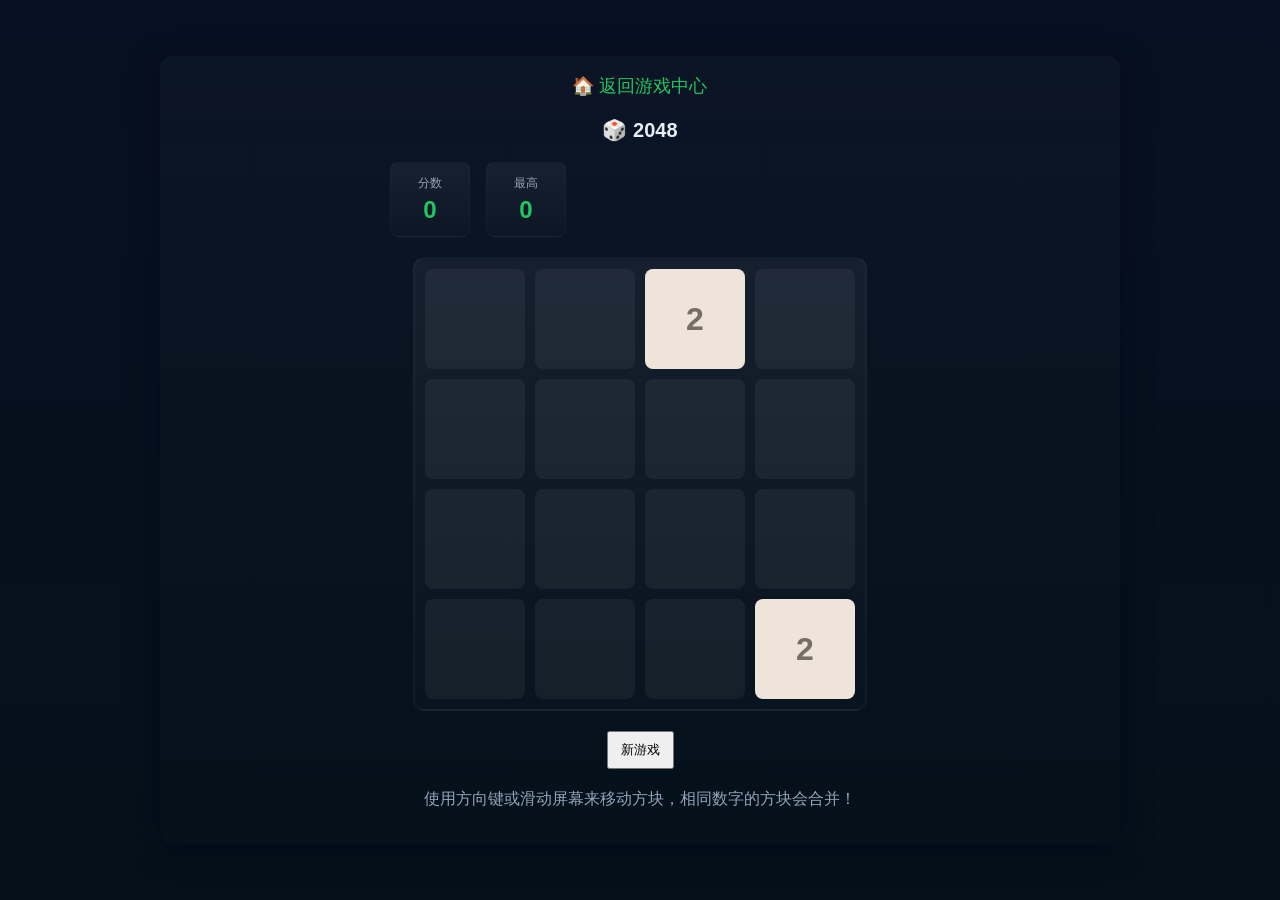
==== 2048.html @ c0b14e69 "Convert tic-tac-toe to Gomoku and add 2048 game Co-authored-by: shengfen132 <253146597+shengfen132@u" ====
<!doctype html>
<html lang="zh-CN">
<head>
  <meta charset="utf-8" />
  <meta name="viewport" content="width=device-width,initial-scale=1" />
  <title>2048 - 游戏中心</title>
  <link rel="stylesheet" href="style.css" />
  <style>
    .game-2048-container {
      max-width: 500px;
      margin: 0 auto;
      text-align: center;
    }
    .game-2048-header {
      display: flex;
      justify-content: space-between;
      align-items: center;
      margin: 20px 0;
    }
    .score-container {
      display: flex;
      gap: 16px;
    }
    .score-box {
      background: linear-gradient(180deg, rgba(255,255,255,0.05), rgba(255,255,255,0.01));
      border: 1px solid var(--glass);
      border-radius: 8px;
      padding: 12px 20px;
      min-width: 80px;
    }
    .score-label {
      font-size: 12px;
      color: var(--muted);
      margin-bottom: 4px;
    }
    .score-value {
      font-size: 24px;
      font-weight: 700;
      color: #22c55e;
    }
    .grid-container {
      background: linear-gradient(180deg, rgba(255,255,255,0.05), rgba(255,255,255,0.01));
      border: 2px solid var(--glass);
      border-radius: 12px;
      padding: 10px;
      margin: 20px auto;
      width: fit-content;
    }
    .grid {
      display: grid;
      grid-template-columns: repeat(4, 100px);
      grid-template-rows: repeat(4, 100px);
      gap: 10px;
      position: relative;
    }
    .cell {
      background: rgba(255, 255, 255, 0.05);
      border-radius: 8px;
    }
    .tile {
      position: absolute;
      display: flex;
      align-items: center;
      justify-content: center;
      font-size: 32px;
      font-weight: 700;
      border-radius: 8px;
      transition: all 0.15s ease-in-out;
      width: 100px;
      height: 100px;
    }
    .tile-2 { background: #eee4da; color: #776e65; }
    .tile-4 { background: #ede0c8; color: #776e65; }
    .tile-8 { background: #f2b179; color: #f9f6f2; }
    .tile-16 { background: #f59563; color: #f9f6f2; }
    .tile-32 { background: #f67c5f; color: #f9f6f2; }
    .tile-64 { background: #f65e3b; color: #f9f6f2; }
    .tile-128 { background: #edcf72; color: #f9f6f2; font-size: 28px; }
    .tile-256 { background: #edcc61; color: #f9f6f2; font-size: 28px; }
    .tile-512 { background: #edc850; color: #f9f6f2; font-size: 28px; }
    .tile-1024 { background: #edc53f; color: #f9f6f2; font-size: 24px; }
    .tile-2048 { background: #edc22e; color: #f9f6f2; font-size: 24px; }
    .tile-4096 { background: #3c3a32; color: #f9f6f2; font-size: 20px; }
    .tile-8192 { background: #3c3a32; color: #f9f6f2; font-size: 20px; }
    .tile-new {
      animation: appear 0.2s ease;
    }
    @keyframes appear {
      0% { transform: scale(0); }
      100% { transform: scale(1); }
    }
    .controls {
      display: flex;
      gap: 12px;
      justify-content: center;
      margin: 20px 0;
    }
    .back-link {
      display: inline-block;
      margin-bottom: 20px;
      color: var(--accent);
      text-decoration: none;
      font-size: 18px;
    }
    .back-link:hover {
      text-decoration: underline;
    }
    .game-over-overlay {
      position: absolute;
      top: 0;
      left: 0;
      right: 0;
      bottom: 0;
      background: rgba(238, 228, 218, 0.5);
      display: flex;
      flex-direction: column;
      align-items: center;
      justify-content: center;
      border-radius: 8px;
      opacity: 0;
      pointer-events: none;
      transition: opacity 0.3s;
    }
    .game-over-overlay.show {
      opacity: 1;
      pointer-events: auto;
    }
    .game-over-message {
      font-size: 48px;
      font-weight: 700;
      color: #776e65;
      margin-bottom: 20px;
    }
    @media (max-width: 520px) {
      .grid {
        grid-template-columns: repeat(4, 70px);
        grid-template-rows: repeat(4, 70px);
      }
      .tile {
        width: 70px;
        height: 70px;
        font-size: 24px;
      }
      .tile-128, .tile-256, .tile-512 { font-size: 20px; }
      .tile-1024, .tile-2048 { font-size: 18px; }
      .tile-4096, .tile-8192 { font-size: 16px; }
    }
  </style>
</head>
<body>
  <main class="container">
    <div class="game-2048-container">
      <a href="index.html" class="back-link">🏠 返回游戏中心</a>
      <h1>🎲 2048</h1>
      
      <div class="game-2048-header">
        <div class="score-container">
          <div class="score-box">
            <div class="score-label">分数</div>
            <div class="score-value" id="score">0</div>
          </div>
          <div class="score-box">
            <div class="score-label">最高</div>
            <div class="score-value" id="bestScore">0</div>
          </div>
        </div>
      </div>
      
      <div class="grid-container">
        <div class="grid" id="grid">
          <div class="cell"></div>
          <div class="cell"></div>
          <div class="cell"></div>
          <div class="cell"></div>
          <div class="cell"></div>
          <div class="cell"></div>
          <div class="cell"></div>
          <div class="cell"></div>
          <div class="cell"></div>
          <div class="cell"></div>
          <div class="cell"></div>
          <div class="cell"></div>
          <div class="cell"></div>
          <div class="cell"></div>
          <div class="cell"></div>
          <div class="cell"></div>
          <div class="game-over-overlay" id="gameOverOverlay">
            <div class="game-over-message">游戏结束</div>
          </div>
        </div>
      </div>
      
      <div class="controls">
        <button id="newGameBtn">新游戏</button>
      </div>
      
      <p class="hint">使用方向键或滑动屏幕来移动方块，相同数字的方块会合并！</p>
    </div>
  </main>
  
  <script>
    class Game2048 {
      constructor() {
        this.size = 4;
        this.grid = [];
        this.score = 0;
        this.bestScore = parseInt(localStorage.getItem('2048-best') || '0');
        this.gameOver = false;
        
        this.gridElement = document.getElementById('grid');
        this.scoreElement = document.getElementById('score');
        this.bestScoreElement = document.getElementById('bestScore');
        this.gameOverOverlay = document.getElementById('gameOverOverlay');
        
        this.init();
        this.setupInput();
      }
      
      init() {
        this.grid = Array(this.size).fill(null).map(() => Array(this.size).fill(0));
        this.score = 0;
        this.gameOver = false;
        this.addNewTile();
        this.addNewTile();
        this.render();
        this.updateScore();
      }
      
      addNewTile() {
        const emptyCells = [];
        for (let r = 0; r < this.size; r++) {
          for (let c = 0; c < this.size; c++) {
            if (this.grid[r][c] === 0) {
              emptyCells.push({ r, c });
            }
          }
        }
        
        if (emptyCells.length > 0) {
          const { r, c } = emptyCells[Math.floor(Math.random() * emptyCells.length)];
          this.grid[r][c] = Math.random() < 0.9 ? 2 : 4;
          return true;
        }
        return false;
      }
      
      move(direction) {
        if (this.gameOver) return;
        
        let moved = false;
        const oldGrid = this.grid.map(row => [...row]);
        
        if (direction === 'left') {
          moved = this.moveLeft();
        } else if (direction === 'right') {
          moved = this.moveRight();
        } else if (direction === 'up') {
          moved = this.moveUp();
        } else if (direction === 'down') {
          moved = this.moveDown();
        }
        
        if (moved) {
          this.addNewTile();
          this.render();
          this.updateScore();
          
          if (this.isGameOver()) {
            this.gameOver = true;
            this.gameOverOverlay.classList.add('show');
          }
        }
      }
      
      moveLeft() {
        let moved = false;
        for (let r = 0; r < this.size; r++) {
          const row = this.grid[r].filter(val => val !== 0);
          const newRow = [];
          
          for (let i = 0; i < row.length; i++) {
            if (i < row.length - 1 && row[i] === row[i + 1]) {
              newRow.push(row[i] * 2);
              this.score += row[i] * 2;
              i++;
            } else {
              newRow.push(row[i]);
            }
          }
          
          while (newRow.length < this.size) {
            newRow.push(0);
          }
          
          for (let c = 0; c < this.size; c++) {
            if (this.grid[r][c] !== newRow[c]) {
              moved = true;
            }
            this.grid[r][c] = newRow[c];
          }
        }
        return moved;
      }
      
      moveRight() {
        let moved = false;
        for (let r = 0; r < this.size; r++) {
          const row = this.grid[r].filter(val => val !== 0);
          const newRow = [];
          
          for (let i = row.length - 1; i >= 0; i--) {
            if (i > 0 && row[i] === row[i - 1]) {
              newRow.unshift(row[i] * 2);
              this.score += row[i] * 2;
              i--;
            } else {
              newRow.unshift(row[i]);
            }
          }
          
          while (newRow.length < this.size) {
            newRow.unshift(0);
          }
          
          for (let c = 0; c < this.size; c++) {
            if (this.grid[r][c] !== newRow[c]) {
              moved = true;
            }
            this.grid[r][c] = newRow[c];
          }
        }
        return moved;
      }
      
      moveUp() {
        let moved = false;
        for (let c = 0; c < this.size; c++) {
          const col = [];
          for (let r = 0; r < this.size; r++) {
            if (this.grid[r][c] !== 0) {
              col.push(this.grid[r][c]);
            }
          }
          
          const newCol = [];
          for (let i = 0; i < col.length; i++) {
            if (i < col.length - 1 && col[i] === col[i + 1]) {
              newCol.push(col[i] * 2);
              this.score += col[i] * 2;
              i++;
            } else {
              newCol.push(col[i]);
            }
          }
          
          while (newCol.length < this.size) {
            newCol.push(0);
          }
          
          for (let r = 0; r < this.size; r++) {
            if (this.grid[r][c] !== newCol[r]) {
              moved = true;
            }
            this.grid[r][c] = newCol[r];
          }
        }
        return moved;
      }
      
      moveDown() {
        let moved = false;
        for (let c = 0; c < this.size; c++) {
          const col = [];
          for (let r = 0; r < this.size; r++) {
            if (this.grid[r][c] !== 0) {
              col.push(this.grid[r][c]);
            }
          }
          
          const newCol = [];
          for (let i = col.length - 1; i >= 0; i--) {
            if (i > 0 && col[i] === col[i - 1]) {
              newCol.unshift(col[i] * 2);
              this.score += col[i] * 2;
              i--;
            } else {
              newCol.unshift(col[i]);
            }
          }
          
          while (newCol.length < this.size) {
            newCol.unshift(0);
          }
          
          for (let r = 0; r < this.size; r++) {
            if (this.grid[r][c] !== newCol[r]) {
              moved = true;
            }
            this.grid[r][c] = newCol[r];
          }
        }
        return moved;
      }
      
      isGameOver() {
        // Check if there are any empty cells
        for (let r = 0; r < this.size; r++) {
          for (let c = 0; c < this.size; c++) {
            if (this.grid[r][c] === 0) return false;
          }
        }
        
        // Check if any adjacent cells can be merged
        for (let r = 0; r < this.size; r++) {
          for (let c = 0; c < this.size; c++) {
            const current = this.grid[r][c];
            if ((r < this.size - 1 && this.grid[r + 1][c] === current) ||
                (c < this.size - 1 && this.grid[r][c + 1] === current)) {
              return false;
            }
          }
        }
        
        return true;
      }
      
      render() {
        // Remove old tiles
        const oldTiles = this.gridElement.querySelectorAll('.tile');
        oldTiles.forEach(tile => tile.remove());
        
        // Add new tiles
        for (let r = 0; r < this.size; r++) {
          for (let c = 0; c < this.size; c++) {
            const value = this.grid[r][c];
            if (value !== 0) {
              const tile = document.createElement('div');
              tile.className = `tile tile-${value}`;
              tile.textContent = value;
              tile.style.transform = `translate(${c * 110}px, ${r * 110}px)`;
              this.gridElement.appendChild(tile);
            }
          }
        }
      }
      
      updateScore() {
        this.scoreElement.textContent = this.score;
        if (this.score > this.bestScore) {
          this.bestScore = this.score;
          localStorage.setItem('2048-best', this.bestScore);
        }
        this.bestScoreElement.textContent = this.bestScore;
      }
      
      setupInput() {
        // Keyboard controls
        document.addEventListener('keydown', (e) => {
          if (e.key === 'ArrowLeft') {
            e.preventDefault();
            this.move('left');
          } else if (e.key === 'ArrowRight') {
            e.preventDefault();
            this.move('right');
          } else if (e.key === 'ArrowUp') {
            e.preventDefault();
            this.move('up');
          } else if (e.key === 'ArrowDown') {
            e.preventDefault();
            this.move('down');
          }
        });
        
        // Touch controls
        let touchStartX = 0;
        let touchStartY = 0;
        
        this.gridElement.addEventListener('touchstart', (e) => {
          touchStartX = e.touches[0].clientX;
          touchStartY = e.touches[0].clientY;
        });
        
        this.gridElement.addEventListener('touchend', (e) => {
          const touchEndX = e.changedTouches[0].clientX;
          const touchEndY = e.changedTouches[0].clientY;
          
          const dx = touchEndX - touchStartX;
          const dy = touchEndY - touchStartY;
          
          if (Math.abs(dx) > Math.abs(dy)) {
            // Horizontal swipe
            if (dx > 30) {
              this.move('right');
            } else if (dx < -30) {
              this.move('left');
            }
          } else {
            // Vertical swipe
            if (dy > 30) {
              this.move('down');
            } else if (dy < -30) {
              this.move('up');
            }
          }
        });
      }
      
      reset() {
        this.gameOverOverlay.classList.remove('show');
        this.init();
      }
    }
    
    const game = new Game2048();
    
    document.getElementById('newGameBtn').addEventListener('click', () => {
      game.reset();
    });
  </script>
</body>
</html>
---- style.css ----
:root{
  --bg:#071025;
  --panel:#0b1220;
  --accent:#22c55e;
  --muted:#94a3b8;
  --glass: rgba(255,255,255,0.03);
}
*{box-sizing:border-box}
body{
  margin:0;
  font-family:Inter,Segoe UI,Arial,Helvetica,sans-serif;
  background:linear-gradient(180deg,#071022 0%, #04111a 100%);
  color:#e6eef6;
  min-height:100vh;
  display:flex;
  align-items:center;
  justify-content:center;
  padding:20px;
}
.container{
  width:100%;
  max-width:960px;
  background:linear-gradient(180deg, rgba(255,255,255,0.02), transparent);
  border-radius:12px;
  padding:18px;
  box-shadow: 0 8px 30px rgba(2,6,23,0.6);
}
.topbar{
  display:flex;
  align-items:center;
  justify-content:space-between;
  gap:12px;
  flex-wrap:wrap;
}
h1{margin:0 0 8px 0; font-size:20px}
.top-actions{display:flex; gap:12px; align-items:center; flex-wrap:wrap}
.score{font-weight:700}
.level{font-weight:700; color:#22c55e}
.controls{
  display:flex;
  justify-content:space-between;
  align-items:center;
  gap:12px;
  margin:12px 0;
  flex-wrap:wrap;
}
.controls button{padding:8px 12px}
.left-controls, .right-controls{display:flex; gap:8px; align-items:center}
.right-controls label{display:flex; align-items:center; gap:6px; color:var(--muted)}
.small{padding:6px 8px; font-size:13px}

.game-area{
  display:flex;
  gap:12px;
  align-items:flex-start;
  position:relative;
}
canvas{
  width:600px;
  max-width:60vw;
  height:auto;
  background:#021119;
  display:block;
  border-radius:8px;
  border:1px solid var(--glass);
}
.leaderboard{
  width:220px;
  background:linear-gradient(180deg, rgba(255,255,255,0.01), transparent);
  border-radius:8px;
  padding:10px;
  border:1px solid var(--glass);
  color:var(--muted);
}
.leaderboard h2{margin:0 0 8px 0; font-size:16px; color:var(--text)}
.leaderboard ol{padding-left:18px; margin:0 0 8px 0}
.hint{color:var(--muted); margin-top:10px}

/* 道具说明 */
.prop-legend, .level-legend{
  margin-top:12px;
  padding:10px;
  background:rgba(255,255,255,0.02);
  border-radius:8px;
  border:1px solid var(--glass);
  color:var(--muted);
}
.prop-legend summary, .level-legend summary{
  cursor:pointer;
  font-weight:600;
  padding:4px;
  user-select:none;
}
.prop-legend summary:hover, .level-legend summary:hover{
  color:var(--accent);
}
.prop-legend ul, .level-legend ul{
  margin:8px 0 0 0;
  padding-left:20px;
}
.prop-legend li, .level-legend li{
  margin:4px 0;
  font-size:14px;
}

/* 道具颜色 */
.prop-speed{color:#fbbf24}
.prop-slow{color:#3b82f6}
.prop-double{color:#8b5cf6}
.prop-invincible{color:#ec4899}
.prop-shrink{color:#10b981}

/* 关卡说明注释 */
.level-note{
  margin-top:8px;
  font-size:13px;
  color:#94a3b8;
}

/* 虚拟 D-pad（移动端） */
.dpad{
  position:absolute;
  left:12px;
  bottom:12px;
  width:140px;
  height:140px;
  display:grid;
  grid-template-rows:40px 60px 40px;
  grid-template-columns:40px 60px 40px;
  gap:6px;
  pointer-events:none; /* 默认不可点（在移动端检测到触摸时启用） */
}
.dpad-btn{
  pointer-events:auto;
  background:rgba(255,255,255,0.03);
  color:var(--text);
  border-radius:8px;
  border:1px solid rgba(255,255,255,0.04);
  font-size:18px;
  display:flex;
  align-items:center;
  justify-content:center;
  user-select:none;
  touch-action:none;
}
.dpad .up{grid-column:2; grid-row:1}
.dpad .left{grid-column:1; grid-row:2}
.dpad .down{grid-column:2; grid-row:2}
.dpad .right{grid-column:3; grid-row:2}

/* Modal */
.modal{
  position:fixed;
  inset:0;
  display:flex;
  align-items:center;
  justify-content:center;
  background:rgba(0,0,0,0.45);
  visibility:hidden;
  opacity:0;
  transition:opacity .15s;
}
.modal[aria-hidden="false"]{
  visibility:visible;
  opacity:1;
}
.modal-content{
  background:var(--panel);
  padding:16px;
  border-radius:10px;
  min-width:280px;
  color:var(--text);
}
.modal-content label{display:block; margin-top:8px}
.modal-actions{display:flex; gap:8px; justify-content:flex-end; margin-top:12px}

/* 适配小屏幕 */
@media (max-width:820px){
  .game-area{flex-direction:column; align-items:center}
  .leaderboard{width:100%; max-width:360px}
  .dpad{left:50%; transform:translateX(-50%); bottom:12px}
}
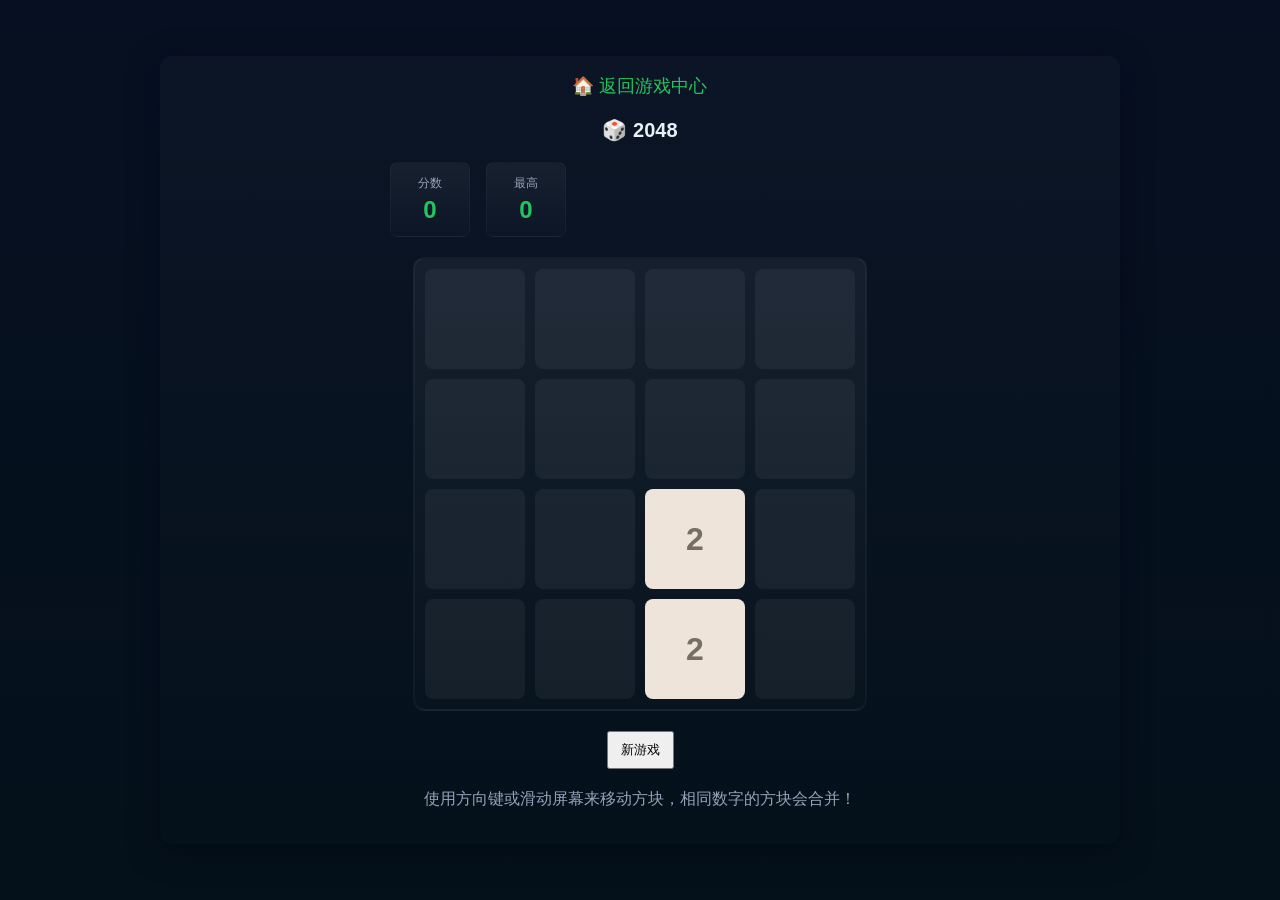
==== commit a5c31154: "Refactor 2048 game to use constants instead of magic numbers Co-authored-by: shengfen132 <253146597+" ====
--- a/2048.html
+++ b/2048.html
@@ -207,6 +207,12 @@
         this.bestScore = parseInt(localStorage.getItem('2048-best') || '0');
         this.gameOver = false;
         
+        // Constants for layout and controls
+        this.CELL_SIZE = 100; // Cell size in pixels
+        this.CELL_GAP = 10; // Gap between cells in pixels
+        this.CELL_WITH_GAP = this.CELL_SIZE + this.CELL_GAP;
+        this.SWIPE_THRESHOLD = 30; // Minimum pixels for swipe detection
+        
         this.gridElement = document.getElementById('grid');
         this.scoreElement = document.getElementById('score');
         this.bestScoreElement = document.getElementById('bestScore');
@@ -437,7 +443,7 @@
               const tile = document.createElement('div');
               tile.className = `tile tile-${value}`;
               tile.textContent = value;
-              tile.style.transform = `translate(${c * 110}px, ${r * 110}px)`;
+              tile.style.transform = `translate(${c * this.CELL_WITH_GAP}px, ${r * this.CELL_WITH_GAP}px)`;
               this.gridElement.appendChild(tile);
             }
           }
@@ -489,16 +495,16 @@
           
           if (Math.abs(dx) > Math.abs(dy)) {
             // Horizontal swipe
-            if (dx > 30) {
+            if (dx > this.SWIPE_THRESHOLD) {
               this.move('right');
-            } else if (dx < -30) {
+            } else if (dx < -this.SWIPE_THRESHOLD) {
               this.move('left');
             }
           } else {
             // Vertical swipe
-            if (dy > 30) {
+            if (dy > this.SWIPE_THRESHOLD) {
               this.move('down');
-            } else if (dy < -30) {
+            } else if (dy < -this.SWIPE_THRESHOLD) {
               this.move('up');
             }
           }
